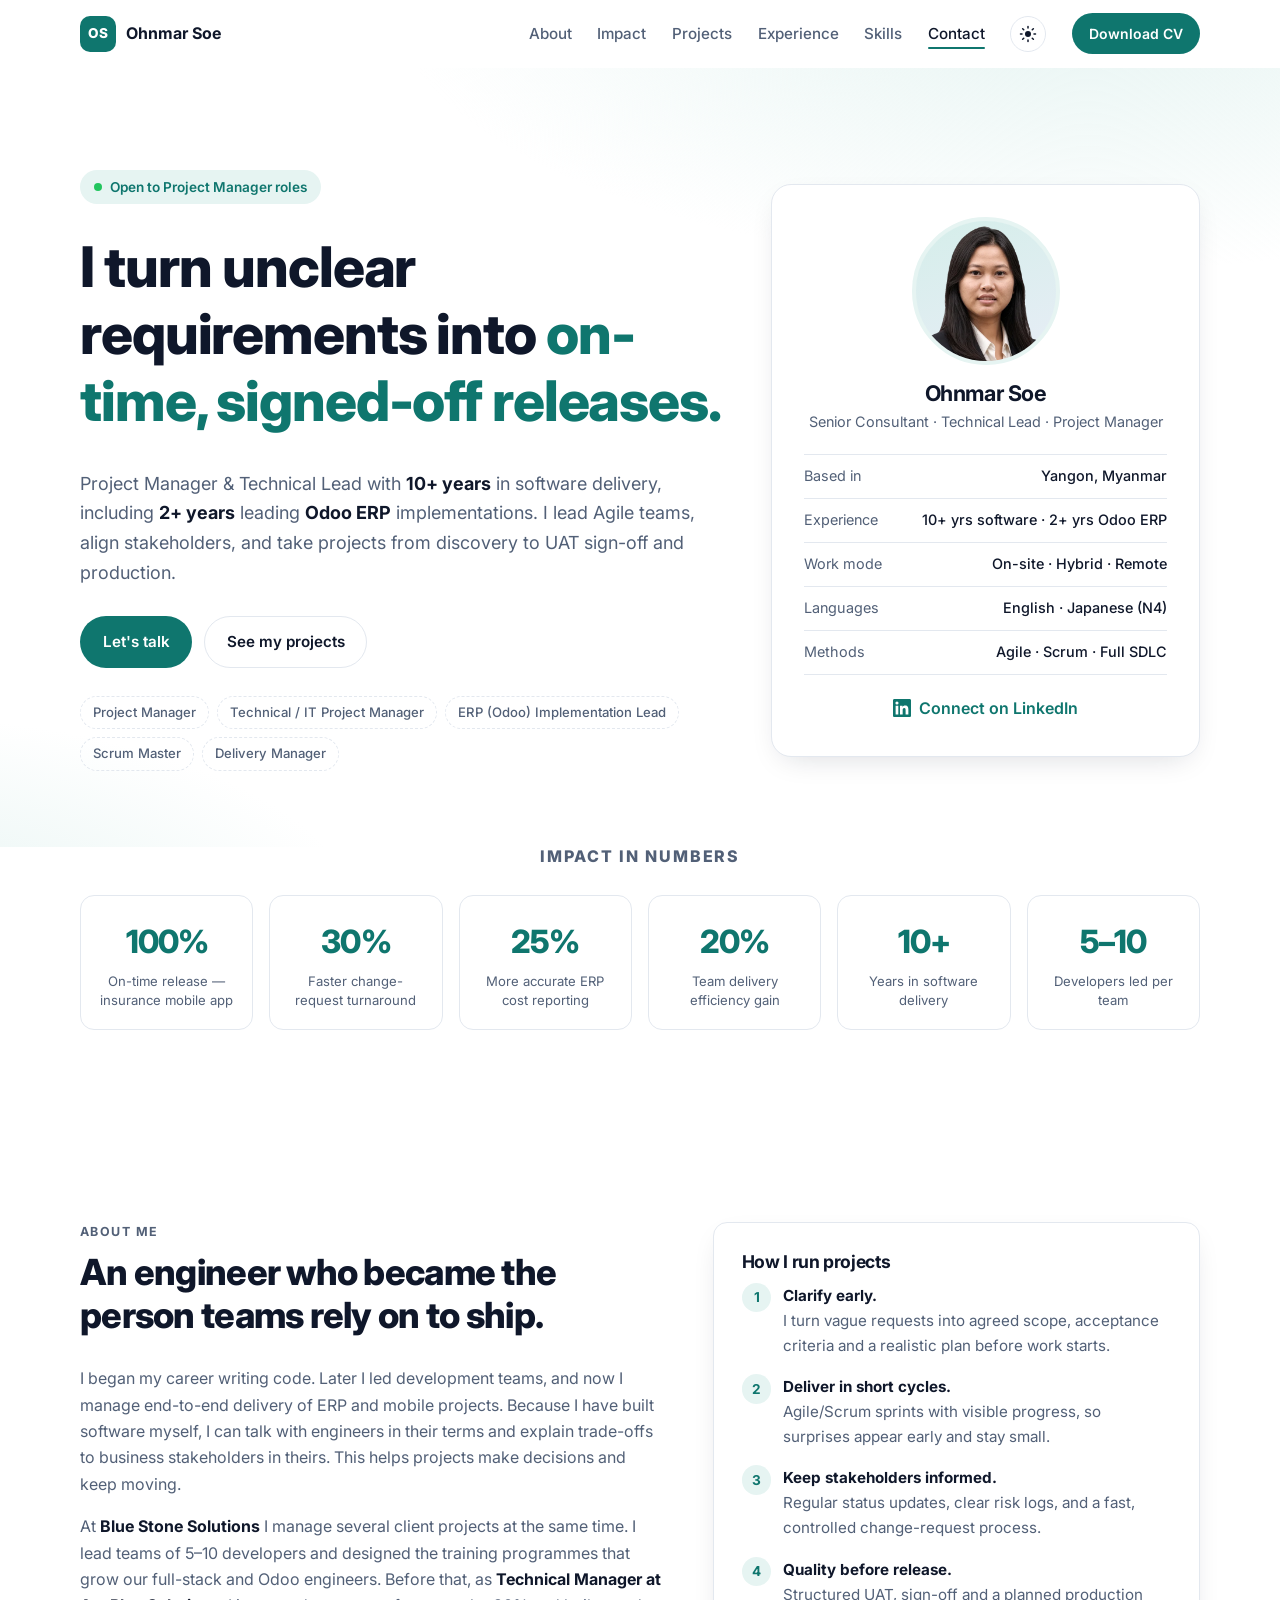
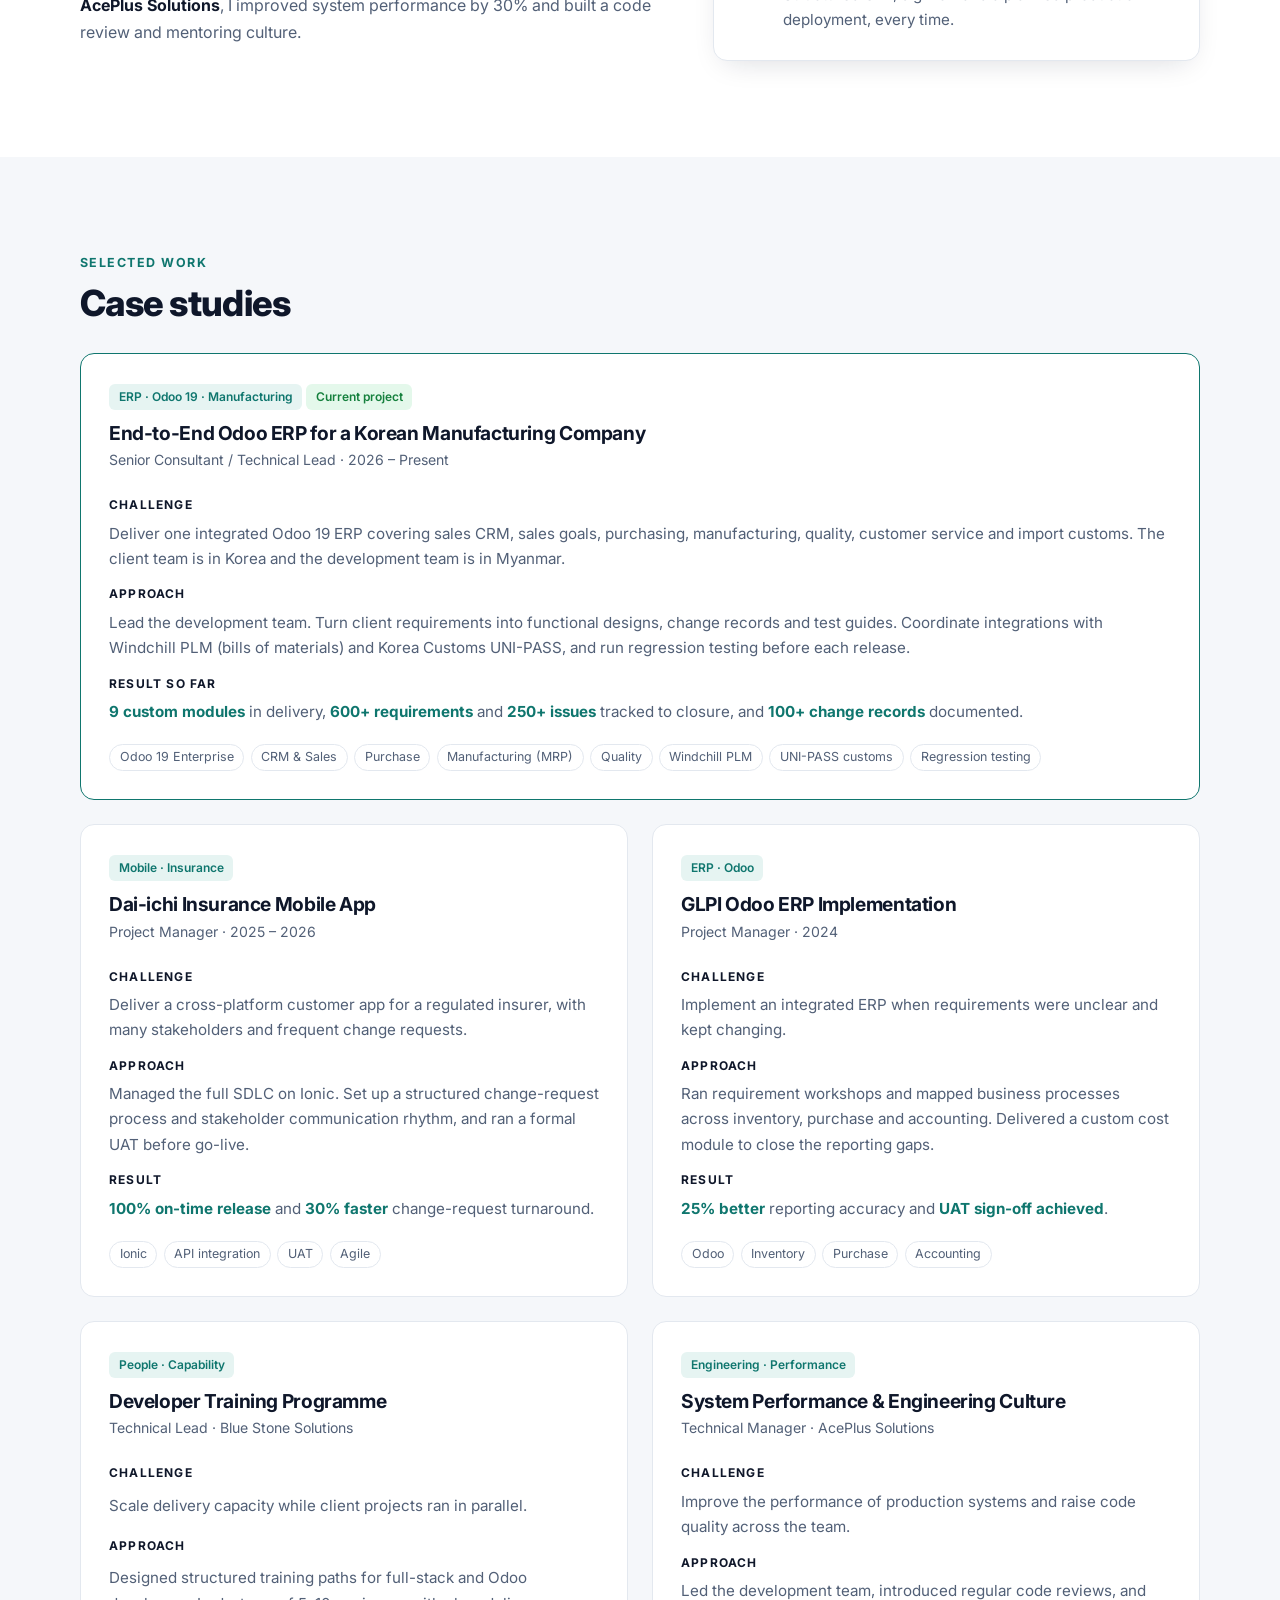
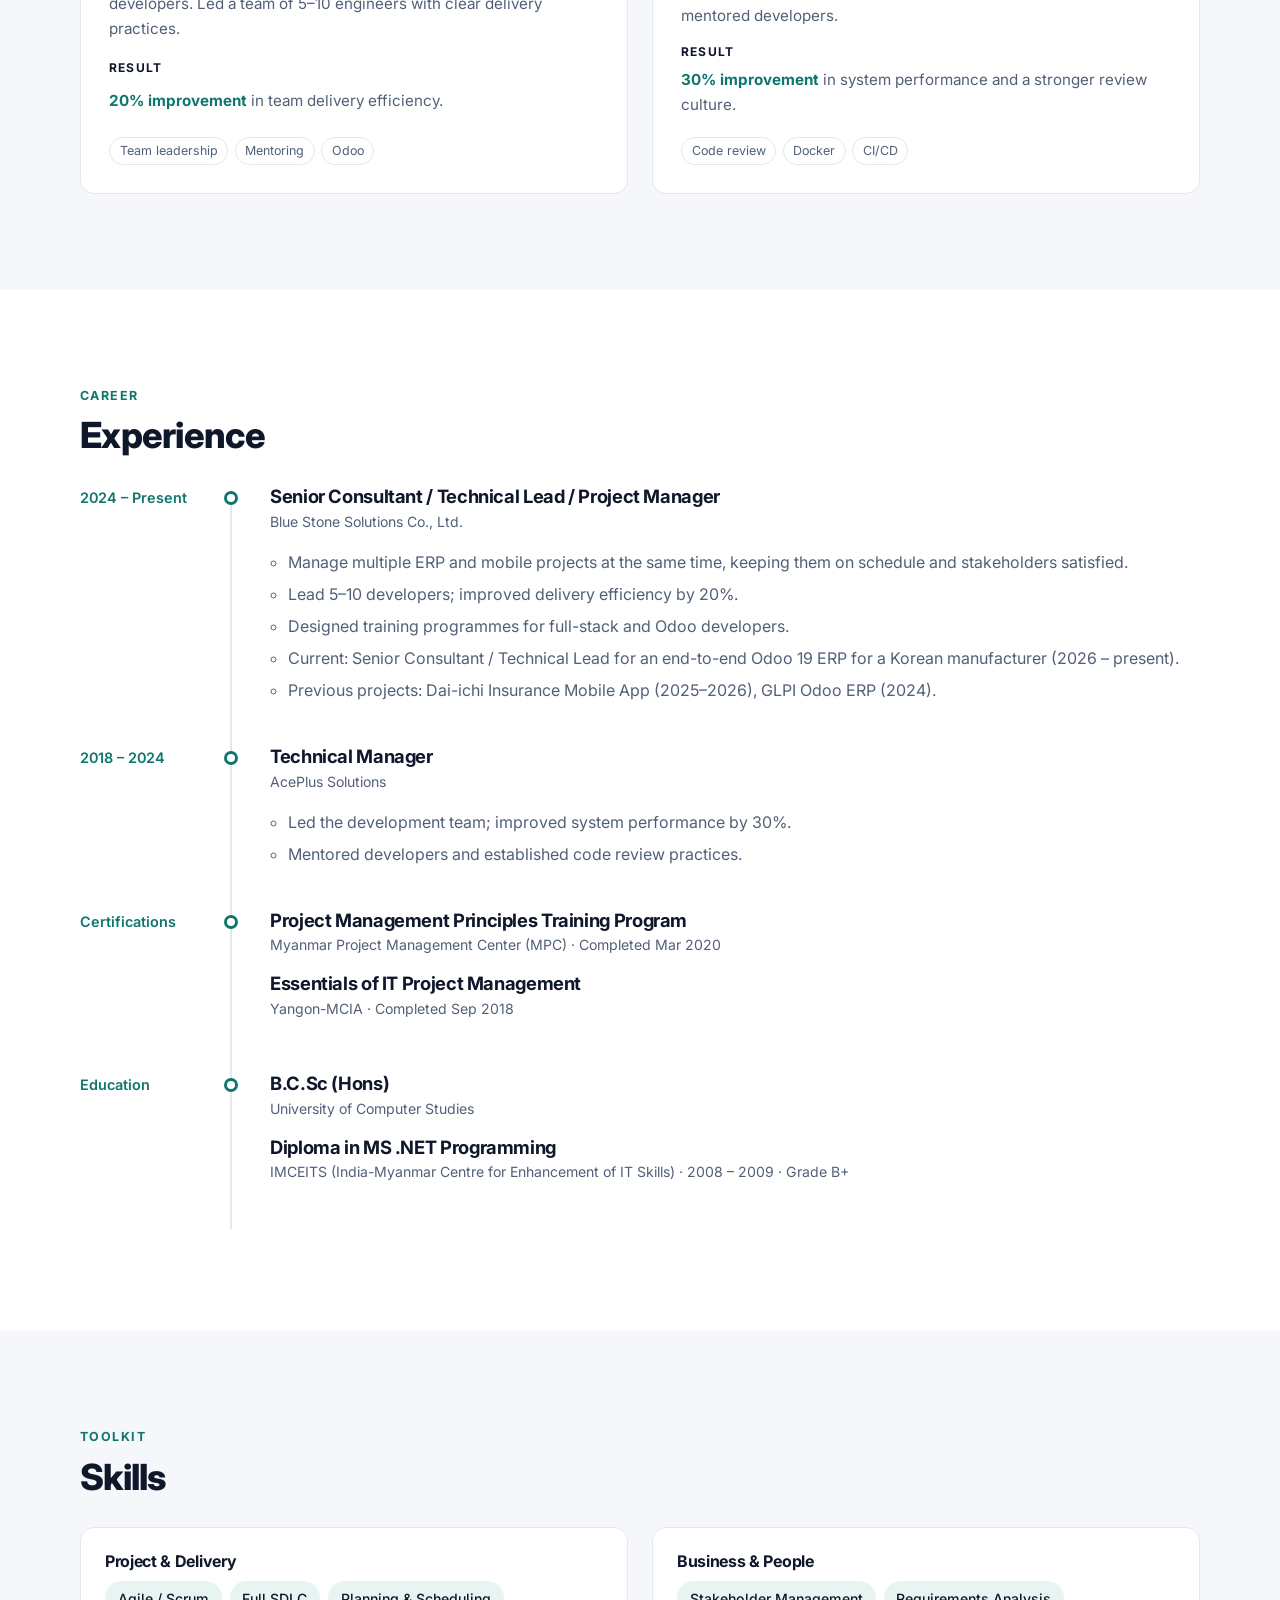
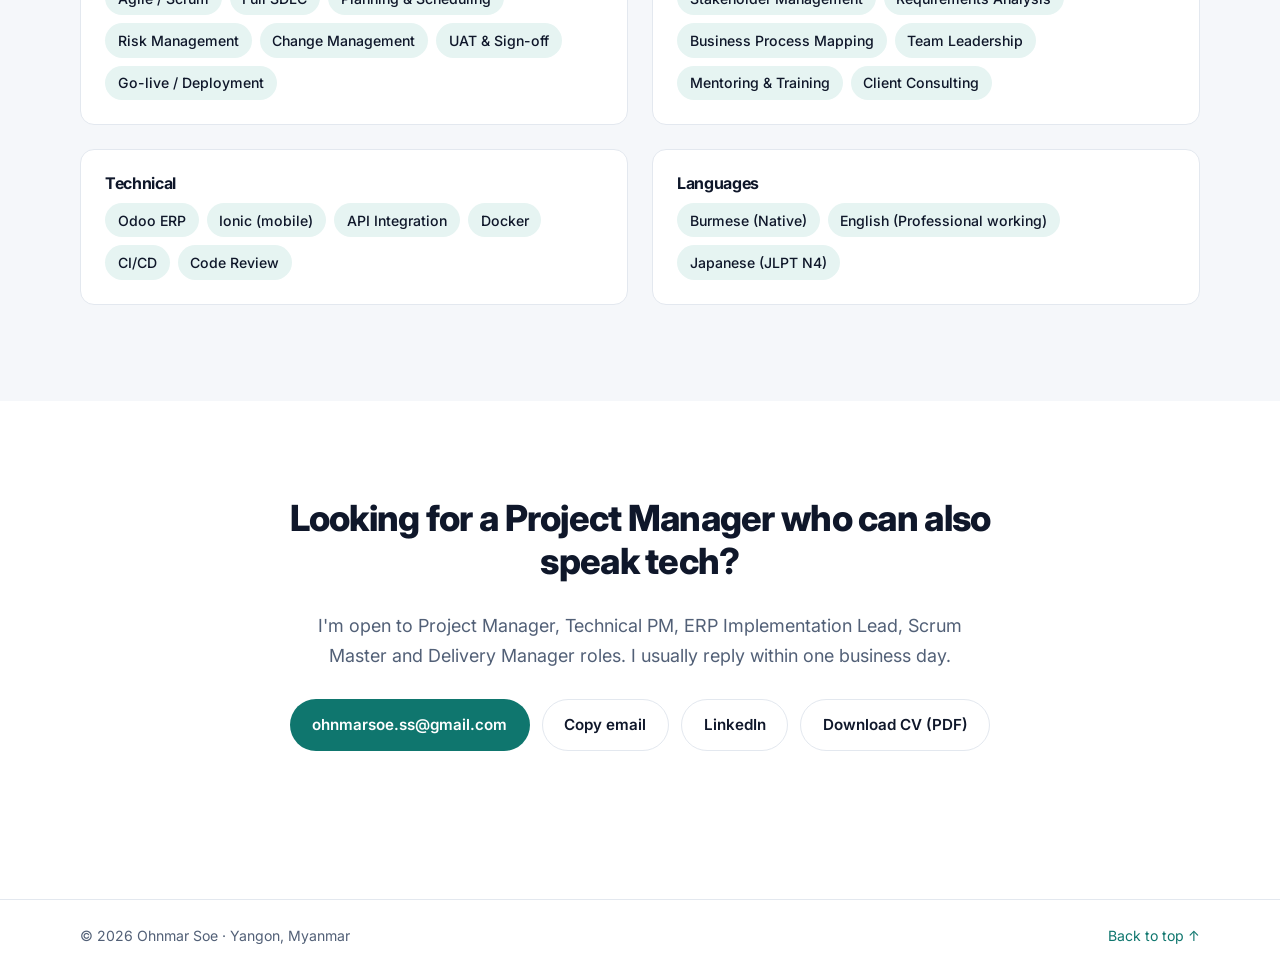
==== index.html @ 017e6e3f "Add personal portfolio site and PM-focused CV Co-authored-by: Cursor <cursoragent@cursor.com>" ====
<!DOCTYPE html>
<html lang="en" data-theme="light">
<head>
  <meta charset="UTF-8" />
  <meta name="viewport" content="width=device-width, initial-scale=1.0" />
  <title>Ohnmar Soe — Project Manager | ERP (Odoo) & Software Delivery</title>
  <meta name="description" content="Ohnmar Soe — Project Manager and Technical Lead with 10+ years in software delivery, including 2+ years of Odoo ERP implementation. Agile delivery, stakeholder management, on-time releases." />
  <meta name="keywords" content="Project Manager, Technical Project Manager, IT Project Manager, ERP Project Manager, Odoo, Scrum Master, Delivery Manager, Yangon, Myanmar" />
  <meta name="author" content="Ohnmar Soe" />

  <meta property="og:type" content="profile" />
  <meta property="og:title" content="Ohnmar Soe — Project Manager | ERP & Software Delivery" />
  <meta property="og:image" content="assets/img/profile.png" />
  <meta property="og:description" content="I turn unclear requirements into on-time, signed-off releases. 10+ years in software delivery and 2+ years in Odoo ERP implementation." />

  <link rel="icon" href="data:image/svg+xml,<svg xmlns='http://www.w3.org/2000/svg' viewBox='0 0 100 100'><rect width='100' height='100' rx='20' fill='%230f766e'/><text x='50' y='64' font-size='44' text-anchor='middle' fill='white' font-family='Arial' font-weight='700'>OS</text></svg>" />
  <link rel="preconnect" href="https://fonts.googleapis.com" />
  <link rel="preconnect" href="https://fonts.gstatic.com" crossorigin />
  <link href="https://fonts.googleapis.com/css2?family=Inter:wght@400;500;600;700;800&display=swap" rel="stylesheet" />
  <link rel="stylesheet" href="assets/css/style.css" />
  <script>
    document.documentElement.dataset.theme = localStorage.getItem("theme") ||
      (matchMedia("(prefers-color-scheme: dark)").matches ? "dark" : "light");
  </script>

  <script type="application/ld+json">
  {
    "@context": "https://schema.org",
    "@type": "Person",
    "name": "Ohnmar Soe",
    "jobTitle": "Project Manager",
    "email": "mailto:ohnmarsoe.ss@gmail.com",
    "address": { "@type": "PostalAddress", "addressLocality": "Yangon", "addressCountry": "MM" },
    "alumniOf": ["University of Computer Studies", "India-Myanmar Centre for Enhancement of IT Skills (IMCEITS)"],
    "knowsAbout": ["Project Management", "Agile", "Scrum", "Odoo ERP", "Stakeholder Management", "UAT", "Change Management"],
    "sameAs": ["https://www.linkedin.com/in/ohnmar-soe-79834357"]
  }
  </script>
</head>
<body>
  <a class="skip-link" href="#main">Skip to content</a>

  <header class="site-header" id="top">
    <nav class="nav container" aria-label="Main">
      <a href="#home" class="brand" aria-label="Ohnmar Soe — home">
        <span class="brand-mark">OS</span>
        <span class="brand-name">Ohnmar Soe</span>
      </a>
      <button class="nav-toggle" aria-expanded="false" aria-controls="nav-links" aria-label="Open menu">
        <span></span><span></span><span></span>
      </button>
      <ul class="nav-links" id="nav-links">
        <li><a href="#about">About</a></li>
        <li><a href="#impact">Impact</a></li>
        <li><a href="#projects">Projects</a></li>
        <li><a href="#experience">Experience</a></li>
        <li><a href="#skills">Skills</a></li>
        <li><a href="#contact">Contact</a></li>
        <li><button class="theme-toggle" aria-label="Toggle dark mode" title="Toggle dark mode">
          <svg class="icon-sun" viewBox="0 0 24 24" width="18" height="18" aria-hidden="true"><circle cx="12" cy="12" r="4" fill="currentColor"/><g stroke="currentColor" stroke-width="2" stroke-linecap="round"><path d="M12 2v2M12 20v2M4.9 4.9l1.4 1.4M17.7 17.7l1.4 1.4M2 12h2M20 12h2M4.9 19.1l1.4-1.4M17.7 6.3l1.4-1.4"/></g></svg>
          <svg class="icon-moon" viewBox="0 0 24 24" width="18" height="18" aria-hidden="true"><path fill="currentColor" d="M21 12.8A9 9 0 1 1 11.2 3a7 7 0 0 0 9.8 9.8z"/></svg>
        </button></li>
        <li><a class="btn btn-primary btn-sm" href="cv/Ohnmar_Soe_CV_Project_Manager.pdf" download>Download CV</a></li>
      </ul>
    </nav>
  </header>

  <main id="main">
    <!-- HERO -->
    <section class="hero" id="home">
      <div class="container hero-grid">
        <div class="hero-text reveal">
          <p class="eyebrow"><span class="status-dot"></span> Open to Project Manager roles</p>
          <h1>I turn unclear requirements into <span class="accent">on-time, signed-off releases.</span></h1>
          <p class="lead">
            Project Manager &amp; Technical Lead with <strong>10+ years</strong> in software delivery, including
            <strong>2+ years</strong> leading <strong>Odoo ERP</strong> implementations. I lead Agile teams, align stakeholders, and take
            projects from discovery to UAT sign-off and production.
          </p>
          <div class="hero-cta">
            <a href="#contact" class="btn btn-primary">Let's talk</a>
            <a href="#projects" class="btn btn-ghost">See my projects</a>
          </div>
          <ul class="role-chips" aria-label="Roles I'm targeting">
            <li>Project Manager</li>
            <li>Technical / IT Project Manager</li>
            <li>ERP (Odoo) Implementation Lead</li>
            <li>Scrum Master</li>
            <li>Delivery Manager</li>
          </ul>
        </div>
        <aside class="hero-card reveal" aria-label="Profile summary">
          <picture>
            <source srcset="assets/img/profile.webp" type="image/webp" />
            <img class="avatar avatar-photo" src="assets/img/profile.png" alt="Ohnmar Soe" width="480" height="480" />
          </picture>
          <h2 class="hero-card-name">Ohnmar Soe</h2>
          <p class="hero-card-title">Senior Consultant · Technical Lead · Project Manager</p>
          <ul class="hero-facts">
            <li><span>Based in</span> Yangon, Myanmar</li>
            <li><span>Experience</span> 10+ yrs software · 2+ yrs Odoo ERP</li>
            <li><span>Work mode</span> On-site · Hybrid · Remote</li>
            <li><span>Languages</span> English · Japanese (N4)</li>
            <li><span>Methods</span> Agile · Scrum · Full SDLC</li>
          </ul>
          <a class="linkedin-link" href="https://www.linkedin.com/in/ohnmar-soe-79834357" target="_blank" rel="noopener">
            <svg viewBox="0 0 24 24" width="18" height="18" aria-hidden="true"><path fill="currentColor" d="M20.4 20.5h-3.6v-5.6c0-1.3 0-3-1.8-3s-2.1 1.4-2.1 2.9v5.7H9.3V9h3.4v1.6h.1c.5-.9 1.6-1.8 3.4-1.8 3.6 0 4.3 2.4 4.3 5.5v6.2zM5.3 7.4a2.1 2.1 0 1 1 0-4.2 2.1 2.1 0 0 1 0 4.2zM7.1 20.5H3.5V9h3.6v11.5zM22.2 0H1.8C.8 0 0 .8 0 1.7v20.6c0 .9.8 1.7 1.8 1.7h20.4c1 0 1.8-.8 1.8-1.7V1.7C24 .8 23.2 0 22.2 0z"/></svg>
            Connect on LinkedIn
          </a>
        </aside>
      </div>
    </section>

    <!-- IMPACT -->
    <section class="section impact" id="impact" aria-labelledby="impact-title">
      <div class="container">
        <h2 class="section-title reveal" id="impact-title">Impact in numbers</h2>
        <div class="stats">
          <div class="stat reveal"><span class="stat-num" data-count="100" data-suffix="%">100%</span><span class="stat-label">On-time release — insurance mobile app</span></div>
          <div class="stat reveal"><span class="stat-num" data-count="30" data-suffix="%">30%</span><span class="stat-label">Faster change-request turnaround</span></div>
          <div class="stat reveal"><span class="stat-num" data-count="25" data-suffix="%">25%</span><span class="stat-label">More accurate ERP cost reporting</span></div>
          <div class="stat reveal"><span class="stat-num" data-count="20" data-suffix="%">20%</span><span class="stat-label">Team delivery efficiency gain</span></div>
          <div class="stat reveal"><span class="stat-num" data-count="10" data-suffix="+">10+</span><span class="stat-label">Years in software delivery</span></div>
          <div class="stat reveal"><span class="stat-num" data-count="10" data-prefix="5–">5–10</span><span class="stat-label">Developers led per team</span></div>
        </div>
      </div>
    </section>

    <!-- ABOUT -->
    <section class="section" id="about" aria-labelledby="about-title">
      <div class="container about-grid">
        <div class="reveal">
          <p class="section-kicker">About me</p>
          <h2 class="section-title" id="about-title">An engineer who became the person teams rely on to ship.</h2>
          <p>
            I began my career writing code. Later I led development teams, and now I manage end-to-end delivery
            of ERP and mobile projects. Because I have built software myself, I can talk with engineers
            in their terms and explain trade-offs to business stakeholders in theirs. This helps
            projects make decisions and keep moving.
          </p>
          <p>
            At <strong>Blue Stone Solutions</strong> I manage several client projects at the same time. I lead
            teams of 5–10 developers and designed the training programmes that grow our full-stack and Odoo engineers.
            Before that, as <strong>Technical Manager at AcePlus Solutions</strong>, I improved system performance by 30%
            and built a code review and mentoring culture.
          </p>
        </div>
        <div class="principles reveal">
          <h3>How I run projects</h3>
          <ol>
            <li><strong>Clarify early.</strong> I turn vague requests into agreed scope, acceptance criteria and a realistic plan before work starts.</li>
            <li><strong>Deliver in short cycles.</strong> Agile/Scrum sprints with visible progress, so surprises appear early and stay small.</li>
            <li><strong>Keep stakeholders informed.</strong> Regular status updates, clear risk logs, and a fast, controlled change-request process.</li>
            <li><strong>Quality before release.</strong> Structured UAT, sign-off and a planned production deployment, every time.</li>
          </ol>
        </div>
      </div>
    </section>

    <!-- PROJECTS -->
    <section class="section alt" id="projects" aria-labelledby="projects-title">
      <div class="container">
        <p class="section-kicker reveal">Selected work</p>
        <h2 class="section-title reveal" id="projects-title">Case studies</h2>
        <div class="cards">
          <article class="card featured reveal">
            <header>
              <span class="tag">ERP · Odoo 19 · Manufacturing</span> <span class="tag tag-live">Current project</span>
              <h3>End-to-End Odoo ERP for a Korean Manufacturing Company</h3>
              <p class="meta">Senior Consultant / Technical Lead · 2026 – Present</p>
            </header>
            <dl class="car">
              <dt>Challenge</dt>
              <dd>Deliver one integrated Odoo 19 ERP covering sales CRM, sales goals, purchasing, manufacturing, quality, customer service and import customs. The client team is in Korea and the development team is in Myanmar.</dd>
              <dt>Approach</dt>
              <dd>Lead the development team. Turn client requirements into functional designs, change records and test guides. Coordinate integrations with Windchill PLM (bills of materials) and Korea Customs UNI-PASS, and run regression testing before each release.</dd>
              <dt>Result so far</dt>
              <dd><strong>9 custom modules</strong> in delivery, <strong>600+ requirements</strong> and <strong>250+ issues</strong> tracked to closure, and <strong>100+ change records</strong> documented.</dd>
            </dl>
            <ul class="tech"><li>Odoo 19 Enterprise</li><li>CRM &amp; Sales</li><li>Purchase</li><li>Manufacturing (MRP)</li><li>Quality</li><li>Windchill PLM</li><li>UNI-PASS customs</li><li>Regression testing</li></ul>
          </article>

          <article class="card reveal">
            <header>
              <span class="tag">Mobile · Insurance</span>
              <h3>Dai-ichi Insurance Mobile App</h3>
              <p class="meta">Project Manager · 2025 – 2026</p>
            </header>
            <dl class="car">
              <dt>Challenge</dt>
              <dd>Deliver a cross-platform customer app for a regulated insurer, with many stakeholders and frequent change requests.</dd>
              <dt>Approach</dt>
              <dd>Managed the full SDLC on Ionic. Set up a structured change-request process and stakeholder communication rhythm, and ran a formal UAT before go-live.</dd>
              <dt>Result</dt>
              <dd><strong>100% on-time release</strong> and <strong>30% faster</strong> change-request turnaround.</dd>
            </dl>
            <ul class="tech"><li>Ionic</li><li>API integration</li><li>UAT</li><li>Agile</li></ul>
          </article>

          <article class="card reveal">
            <header>
              <span class="tag">ERP · Odoo</span>
              <h3>GLPI Odoo ERP Implementation</h3>
              <p class="meta">Project Manager · 2024</p>
            </header>
            <dl class="car">
              <dt>Challenge</dt>
              <dd>Implement an integrated ERP when requirements were unclear and kept changing.</dd>
              <dt>Approach</dt>
              <dd>Ran requirement workshops and mapped business processes across inventory, purchase and accounting. Delivered a custom cost module to close the reporting gaps.</dd>
              <dt>Result</dt>
              <dd><strong>25% better</strong> reporting accuracy and <strong>UAT sign-off achieved</strong>.</dd>
            </dl>
            <ul class="tech"><li>Odoo</li><li>Inventory</li><li>Purchase</li><li>Accounting</li></ul>
          </article>

          <article class="card reveal">
            <header>
              <span class="tag">People · Capability</span>
              <h3>Developer Training Programme</h3>
              <p class="meta">Technical Lead · Blue Stone Solutions</p>
            </header>
            <dl class="car">
              <dt>Challenge</dt>
              <dd>Scale delivery capacity while client projects ran in parallel.</dd>
              <dt>Approach</dt>
              <dd>Designed structured training paths for full-stack and Odoo developers. Led a team of 5–10 engineers with clear delivery practices.</dd>
              <dt>Result</dt>
              <dd><strong>20% improvement</strong> in team delivery efficiency.</dd>
            </dl>
            <ul class="tech"><li>Team leadership</li><li>Mentoring</li><li>Odoo</li></ul>
          </article>

          <article class="card reveal">
            <header>
              <span class="tag">Engineering · Performance</span>
              <h3>System Performance &amp; Engineering Culture</h3>
              <p class="meta">Technical Manager · AcePlus Solutions</p>
            </header>
            <dl class="car">
              <dt>Challenge</dt>
              <dd>Improve the performance of production systems and raise code quality across the team.</dd>
              <dt>Approach</dt>
              <dd>Led the development team, introduced regular code reviews, and mentored developers.</dd>
              <dt>Result</dt>
              <dd><strong>30% improvement</strong> in system performance and a stronger review culture.</dd>
            </dl>
            <ul class="tech"><li>Code review</li><li>Docker</li><li>CI/CD</li></ul>
          </article>
        </div>
      </div>
    </section>

    <!-- EXPERIENCE -->
    <section class="section" id="experience" aria-labelledby="exp-title">
      <div class="container">
        <p class="section-kicker reveal">Career</p>
        <h2 class="section-title reveal" id="exp-title">Experience</h2>
        <ol class="timeline">
          <li class="reveal">
            <div class="tl-date">2024 – Present</div>
            <div class="tl-body">
              <h3>Senior Consultant / Technical Lead / Project Manager</h3>
              <p class="meta">Blue Stone Solutions Co., Ltd.</p>
              <ul>
                <li>Manage multiple ERP and mobile projects at the same time, keeping them on schedule and stakeholders satisfied.</li>
                <li>Lead 5–10 developers; improved delivery efficiency by 20%.</li>
                <li>Designed training programmes for full-stack and Odoo developers.</li>
                <li>Current: Senior Consultant / Technical Lead for an end-to-end Odoo 19 ERP for a Korean manufacturer (2026 – present).</li>
                <li>Previous projects: Dai-ichi Insurance Mobile App (2025–2026), GLPI Odoo ERP (2024).</li>
              </ul>
            </div>
          </li>
          <li class="reveal">
            <div class="tl-date">2018 – 2024</div>
            <div class="tl-body">
              <h3>Technical Manager</h3>
              <p class="meta">AcePlus Solutions</p>
              <ul>
                <li>Led the development team; improved system performance by 30%.</li>
                <li>Mentored developers and established code review practices.</li>
              </ul>
            </div>
          </li>
          <li class="reveal">
            <div class="tl-date">Certifications</div>
            <div class="tl-body">
              <h3>Project Management Principles Training Program</h3>
              <p class="meta">Myanmar Project Management Center (MPC) · Completed Mar 2020</p>
              <h3>Essentials of IT Project Management</h3>
              <p class="meta">Yangon-MCIA · Completed Sep 2018</p>
            </div>
          </li>
          <li class="reveal">
            <div class="tl-date">Education</div>
            <div class="tl-body">
              <h3>B.C.Sc (Hons)</h3>
              <p class="meta">University of Computer Studies</p>
              <h3>Diploma in MS .NET Programming</h3>
              <p class="meta">IMCEITS (India-Myanmar Centre for Enhancement of IT Skills) · 2008 – 2009 · Grade B+</p>
            </div>
          </li>
        </ol>
      </div>
    </section>

    <!-- SKILLS -->
    <section class="section alt" id="skills" aria-labelledby="skills-title">
      <div class="container">
        <p class="section-kicker reveal">Toolkit</p>
        <h2 class="section-title reveal" id="skills-title">Skills</h2>
        <div class="skill-groups">
          <div class="skill-group reveal">
            <h3>Project &amp; Delivery</h3>
            <ul class="chips">
              <li>Agile / Scrum</li><li>Full SDLC</li><li>Planning &amp; Scheduling</li><li>Risk Management</li>
              <li>Change Management</li><li>UAT &amp; Sign-off</li><li>Go-live / Deployment</li>
            </ul>
          </div>
          <div class="skill-group reveal">
            <h3>Business &amp; People</h3>
            <ul class="chips">
              <li>Stakeholder Management</li><li>Requirements Analysis</li><li>Business Process Mapping</li>
              <li>Team Leadership</li><li>Mentoring &amp; Training</li><li>Client Consulting</li>
            </ul>
          </div>
          <div class="skill-group reveal">
            <h3>Technical</h3>
            <ul class="chips">
              <li>Odoo ERP</li><li>Ionic (mobile)</li><li>API Integration</li><li>Docker</li><li>CI/CD</li><li>Code Review</li>
            </ul>
          </div>
          <div class="skill-group reveal">
            <h3>Languages</h3>
            <ul class="chips">
              <li>Burmese (Native)</li><li>English (Professional working)</li><li>Japanese (JLPT N4)</li>
            </ul>
          </div>
        </div>
      </div>
    </section>

    <!-- CONTACT -->
    <section class="section contact" id="contact" aria-labelledby="contact-title">
      <div class="container contact-inner reveal">
        <h2 class="section-title" id="contact-title">Looking for a Project Manager who can also speak tech?</h2>
        <p class="lead">I'm open to Project Manager, Technical PM, ERP Implementation Lead, Scrum Master and Delivery Manager roles. I usually reply within one business day.</p>
        <div class="contact-actions">
          <a class="btn btn-primary" href="mailto:ohnmarsoe.ss@gmail.com?subject=Opportunity%20for%20Ohnmar%20Soe">
            ohnmarsoe.ss@gmail.com
          </a>
          <button class="btn btn-ghost copy-email" data-email="ohnmarsoe.ss@gmail.com">Copy email</button>
          <a class="btn btn-ghost" href="https://www.linkedin.com/in/ohnmar-soe-79834357" target="_blank" rel="noopener">LinkedIn</a>
          <a class="btn btn-ghost" href="cv/Ohnmar_Soe_CV_Project_Manager.pdf" download>Download CV (PDF)</a>
        </div>
        <p class="copy-feedback" role="status" aria-live="polite"></p>
      </div>
    </section>
  </main>

  <footer class="site-footer">
    <div class="container">
      <p>© <span id="year">2026</span> Ohnmar Soe · Yangon, Myanmar</p>
      <a href="#home">Back to top ↑</a>
    </div>
  </footer>

  <script src="assets/js/main.js" defer></script>
</body>
</html>
---- assets/css/style.css ----
:root {
  --bg: #ffffff;
  --bg-alt: #f5f7fa;
  --surface: #ffffff;
  --text: #0f172a;
  --muted: #526077;
  --border: #e3e8ef;
  --accent: #0f766e;
  --accent-strong: #0b5f59;
  --accent-soft: #e6f4f2;
  --shadow: 0 10px 30px -12px rgba(15, 23, 42, 0.18);
  --radius: 14px;
  --max: 1120px;
  --header-h: 68px;
}

[data-theme="dark"] {
  --bg: #0b1220;
  --bg-alt: #0f1a2c;
  --surface: #121e33;
  --text: #e6ebf3;
  --muted: #9aa8bd;
  --border: #22304a;
  --accent: #2dd4bf;
  --accent-strong: #5eead4;
  --accent-soft: rgba(45, 212, 191, 0.12);
  --shadow: 0 10px 30px -12px rgba(0, 0, 0, 0.6);
}

*, *::before, *::after { box-sizing: border-box; }

html { scroll-behavior: smooth; scroll-padding-top: calc(var(--header-h) + 12px); }

body {
  margin: 0;
  font-family: "Inter", system-ui, -apple-system, "Segoe UI", Roboto, sans-serif;
  font-size: 16px;
  line-height: 1.65;
  color: var(--text);
  background: var(--bg);
  -webkit-font-smoothing: antialiased;
  transition: background 0.25s ease, color 0.25s ease;
}

h1, h2, h3 { line-height: 1.2; margin: 0 0 0.6em; letter-spacing: -0.02em; }
p { margin: 0 0 1em; }
a { color: var(--accent); text-decoration: none; }
a:hover { color: var(--accent-strong); }
ul, ol { margin: 0; padding: 0; }

.container { width: min(100% - 2.5rem, var(--max)); margin-inline: auto; }

.skip-link {
  position: absolute; left: -999px; top: 0;
  background: var(--accent); color: #fff; padding: 0.5rem 1rem; z-index: 100;
}
.skip-link:focus { left: 1rem; top: 1rem; }

:focus-visible { outline: 2px solid var(--accent); outline-offset: 3px; border-radius: 6px; }

/* ---------- Buttons ---------- */
.btn {
  display: inline-flex; align-items: center; justify-content: center; gap: 0.5rem;
  padding: 0.8rem 1.35rem; border-radius: 999px; font-weight: 600; font-size: 0.95rem;
  border: 1px solid transparent; cursor: pointer; font-family: inherit;
  transition: transform 0.15s ease, background 0.2s ease, border-color 0.2s ease, color 0.2s ease;
}
.btn:hover { transform: translateY(-1px); }
.btn-primary { background: var(--accent); color: #fff; }
[data-theme="dark"] .btn-primary { color: #04201d; }
.btn-primary:hover { background: var(--accent-strong); color: #fff; }
[data-theme="dark"] .btn-primary:hover { color: #04201d; }
.btn-ghost { background: transparent; color: var(--text); border-color: var(--border); }
.btn-ghost:hover { border-color: var(--accent); color: var(--accent); }
.btn-sm { padding: 0.5rem 1rem; font-size: 0.875rem; }

/* ---------- Header / Nav ---------- */
.site-header {
  position: sticky; top: 0; z-index: 50; height: var(--header-h);
  background: color-mix(in srgb, var(--bg) 85%, transparent);
  backdrop-filter: saturate(160%) blur(10px);
  border-bottom: 1px solid transparent;
  transition: border-color 0.2s ease;
}
.site-header.scrolled { border-bottom-color: var(--border); }

.nav { height: 100%; display: flex; align-items: center; justify-content: space-between; }
.brand { display: flex; align-items: center; gap: 0.6rem; color: var(--text); font-weight: 700; }
.brand-mark {
  display: grid; place-items: center; width: 36px; height: 36px; border-radius: 10px;
  background: var(--accent); color: #fff; font-size: 0.85rem; font-weight: 800;
}
[data-theme="dark"] .brand-mark { color: #04201d; }

.nav-links { display: flex; align-items: center; gap: 1.6rem; list-style: none; }
.nav-links a:not(.btn) { color: var(--muted); font-weight: 500; font-size: 0.95rem; position: relative; }
.nav-links a:not(.btn):hover, .nav-links a.active { color: var(--text); }
.nav-links a.active::after {
  content: ""; position: absolute; left: 0; right: 0; bottom: -6px; height: 2px;
  background: var(--accent); border-radius: 2px;
}

.theme-toggle {
  display: grid; place-items: center; width: 36px; height: 36px; border-radius: 50%;
  border: 1px solid var(--border); background: transparent; color: var(--text); cursor: pointer;
}
.theme-toggle:hover { border-color: var(--accent); color: var(--accent); }
.icon-moon { display: none; }
[data-theme="dark"] .icon-sun { display: none; }
[data-theme="dark"] .icon-moon { display: block; }

.nav-toggle {
  display: none; flex-direction: column; gap: 5px; background: none; border: 0; padding: 8px; cursor: pointer;
}
.nav-toggle span { width: 22px; height: 2px; background: var(--text); border-radius: 2px; transition: 0.25s; }
.nav-toggle[aria-expanded="true"] span:nth-child(1) { transform: translateY(7px) rotate(45deg); }
.nav-toggle[aria-expanded="true"] span:nth-child(2) { opacity: 0; }
.nav-toggle[aria-expanded="true"] span:nth-child(3) { transform: translateY(-7px) rotate(-45deg); }

/* ---------- Hero ---------- */
.hero {
  padding: clamp(3rem, 8vw, 6.5rem) 0 clamp(3rem, 6vw, 5rem);
  background:
    radial-gradient(1000px 400px at 85% -10%, var(--accent-soft), transparent 70%),
    radial-gradient(700px 300px at -10% 110%, var(--accent-soft), transparent 70%);
}
.hero-grid { display: grid; grid-template-columns: 1.5fr 1fr; gap: 3rem; align-items: center; }

.eyebrow {
  display: inline-flex; align-items: center; gap: 0.55rem; font-size: 0.85rem; font-weight: 600;
  color: var(--accent); background: var(--accent-soft); padding: 0.35rem 0.85rem; border-radius: 999px;
}
.status-dot {
  width: 8px; height: 8px; border-radius: 50%; background: #22c55e;
  box-shadow: 0 0 0 0 rgba(34, 197, 94, 0.6); animation: pulse 2s infinite;
}
@keyframes pulse {
  70% { box-shadow: 0 0 0 8px rgba(34, 197, 94, 0); }
  100% { box-shadow: 0 0 0 0 rgba(34, 197, 94, 0); }
}

.hero h1 { font-size: clamp(2.1rem, 4.6vw, 3.5rem); font-weight: 800; margin-top: 1rem; }
.accent { color: var(--accent); }
.lead { font-size: 1.125rem; color: var(--muted); max-width: 60ch; }
.lead strong { color: var(--text); }
.hero-cta { display: flex; flex-wrap: wrap; gap: 0.75rem; margin: 1.75rem 0; }

.role-chips { display: flex; flex-wrap: wrap; gap: 0.5rem; list-style: none; }
.role-chips li {
  font-size: 0.82rem; font-weight: 500; color: var(--muted);
  border: 1px dashed var(--border); padding: 0.3rem 0.75rem; border-radius: 999px;
}

.hero-card {
  background: var(--surface); border: 1px solid var(--border); border-radius: calc(var(--radius) + 6px);
  padding: 2rem; box-shadow: var(--shadow); text-align: center;
}
.avatar {
  width: 112px; height: 112px; border-radius: 50%; margin: 0 auto 1rem; object-fit: cover;
  display: grid; place-items: center; font-size: 2.2rem; font-weight: 800; color: #fff;
  background: linear-gradient(135deg, var(--accent), #1e3a8a);
  border: 4px solid var(--accent-soft);
}
.avatar-photo {
  display: block; width: 148px; height: 148px;
  background: linear-gradient(160deg, #d5eeea, #e7edf6);
}
[data-theme="dark"] .avatar-photo { background: linear-gradient(160deg, #1d4a47, #1c2a44); }
.hero-card-name { font-size: 1.35rem; margin-bottom: 0.2rem; }
.hero-card-title { color: var(--muted); font-size: 0.9rem; margin-bottom: 1.25rem; }
.hero-facts { list-style: none; text-align: left; border-top: 1px solid var(--border); }
.hero-facts li {
  display: flex; justify-content: space-between; gap: 1rem; padding: 0.6rem 0;
  border-bottom: 1px solid var(--border); font-size: 0.9rem; font-weight: 500;
}
.hero-facts span { color: var(--muted); font-weight: 400; }
.linkedin-link { display: inline-flex; align-items: center; gap: 0.5rem; margin-top: 1.25rem; font-weight: 600; }

/* ---------- Sections ---------- */
.section { padding: clamp(3.5rem, 8vw, 6rem) 0; }
.section.alt { background: var(--bg-alt); }
.section-kicker {
  text-transform: uppercase; letter-spacing: 0.12em; font-size: 0.78rem; font-weight: 700;
  color: var(--accent); margin-bottom: 0.5rem;
}
.section-title { font-size: clamp(1.6rem, 3vw, 2.25rem); font-weight: 800; margin-bottom: 1.75rem; }

/* ---------- Impact ---------- */
.impact { padding-top: 0; }
.impact .section-title { text-align: center; font-size: 1rem; text-transform: uppercase; letter-spacing: 0.12em; color: var(--muted); }
.stats { display: grid; grid-template-columns: repeat(6, 1fr); gap: 1rem; }
.stat {
  background: var(--surface); border: 1px solid var(--border); border-radius: var(--radius);
  padding: 1.25rem 1rem; text-align: center;
}
.stat-num { display: block; font-size: 2rem; font-weight: 800; color: var(--accent); letter-spacing: -0.03em; }
.stat-label { display: block; font-size: 0.82rem; color: var(--muted); line-height: 1.4; margin-top: 0.25rem; }

/* ---------- About ---------- */
.about-grid { display: grid; grid-template-columns: 1.2fr 1fr; gap: 3rem; align-items: start; }
.about-grid p { color: var(--muted); }
.about-grid p strong { color: var(--text); }
.principles {
  background: var(--surface); border: 1px solid var(--border); border-radius: var(--radius);
  padding: 1.75rem; box-shadow: var(--shadow);
}
.principles h3 { font-size: 1.1rem; }
.principles ol { list-style: none; counter-reset: p; display: grid; gap: 1rem; }
.principles li { counter-increment: p; position: relative; padding-left: 2.6rem; color: var(--muted); font-size: 0.95rem; }
.principles li strong { color: var(--text); display: block; }
.principles li::before {
  content: counter(p); position: absolute; left: 0; top: 0; width: 1.85rem; height: 1.85rem;
  display: grid; place-items: center; border-radius: 50%; background: var(--accent-soft);
  color: var(--accent); font-weight: 700; font-size: 0.85rem;
}

/* ---------- Case study cards ---------- */
.cards { display: grid; grid-template-columns: repeat(2, 1fr); gap: 1.5rem; }
.card {
  background: var(--surface); border: 1px solid var(--border); border-radius: var(--radius);
  padding: 1.75rem; display: flex; flex-direction: column; min-width: 0; overflow-wrap: anywhere;
  transition: transform 0.2s ease, box-shadow 0.2s ease, border-color 0.2s ease;
}
.card:hover { transform: translateY(-3px); box-shadow: var(--shadow); border-color: var(--accent); }
.card h3 { font-size: 1.2rem; margin: 0.75rem 0 0.2rem; }
.tag {
  display: inline-block; font-size: 0.75rem; font-weight: 600; color: var(--accent);
  background: var(--accent-soft); padding: 0.2rem 0.6rem; border-radius: 6px;
}
.card.featured { grid-column: 1 / -1; border-color: var(--accent); }
.tag-live { background: rgba(34, 197, 94, 0.12); color: #15803d; }
[data-theme="dark"] .tag-live { color: #4ade80; }
.meta { color: var(--muted); font-size: 0.88rem; margin-bottom: 1rem; }
.car { margin: 0 0 1.25rem; display: grid; gap: 0.35rem; flex: 1; }
.car dt { font-size: 0.75rem; text-transform: uppercase; letter-spacing: 0.1em; font-weight: 700; color: var(--text); margin-top: 0.5rem; }
.car dd { margin: 0; color: var(--muted); font-size: 0.95rem; }
.car dd strong { color: var(--accent); }
.tech { display: flex; flex-wrap: wrap; gap: 0.4rem; list-style: none; }
.tech li { font-size: 0.78rem; color: var(--muted); border: 1px solid var(--border); padding: 0.15rem 0.6rem; border-radius: 999px; }

/* ---------- Timeline ---------- */
.timeline { list-style: none; position: relative; }
.timeline::before { content: ""; position: absolute; left: 150px; top: 6px; bottom: 6px; width: 2px; background: var(--border); }
.timeline > li { display: grid; grid-template-columns: 150px 1fr; gap: 2.5rem; padding-bottom: 2.25rem; position: relative; }
.timeline > li::before {
  content: ""; position: absolute; left: 144px; top: 6px; width: 14px; height: 14px; border-radius: 50%;
  background: var(--bg); border: 3px solid var(--accent);
}
.tl-date { font-weight: 600; color: var(--accent); font-size: 0.9rem; padding-top: 1px; }
.tl-body h3 { font-size: 1.15rem; margin-bottom: 0.15rem; }
.tl-body .meta + h3 { margin-top: 0.9rem; }
.tl-body ul { padding-left: 1.1rem; color: var(--muted); }
.tl-body li { margin-bottom: 0.35rem; }

/* ---------- Skills ---------- */
.skill-groups { display: grid; grid-template-columns: repeat(2, 1fr); gap: 1.5rem; }
.skill-group { background: var(--surface); border: 1px solid var(--border); border-radius: var(--radius); padding: 1.5rem; }
.skill-group h3 { font-size: 1rem; }
.chips { display: flex; flex-wrap: wrap; gap: 0.5rem; list-style: none; }
.chips li {
  font-size: 0.88rem; font-weight: 500; padding: 0.35rem 0.8rem; border-radius: 999px;
  background: var(--accent-soft); color: var(--text);
}

/* ---------- Contact ---------- */
.contact { text-align: center; }
.contact-inner { max-width: 760px; }
.contact .lead { margin-inline: auto; }
.contact-actions { display: flex; flex-wrap: wrap; justify-content: center; gap: 0.75rem; margin-top: 1.75rem; }
.copy-feedback { min-height: 1.5em; margin-top: 1rem; color: var(--accent); font-weight: 600; font-size: 0.9rem; }

/* ---------- Footer ---------- */
.site-footer { border-top: 1px solid var(--border); padding: 1.5rem 0; font-size: 0.88rem; color: var(--muted); }
.site-footer .container { display: flex; justify-content: space-between; gap: 1rem; flex-wrap: wrap; }
.site-footer p { margin: 0; }

/* ---------- Reveal animation ---------- */
.reveal { opacity: 0; transform: translateY(16px); transition: opacity 0.6s ease, transform 0.6s ease; }
.reveal.visible { opacity: 1; transform: none; }
.no-js .reveal { opacity: 1; transform: none; }

@media (prefers-reduced-motion: reduce) {
  html { scroll-behavior: auto; }
  .reveal { opacity: 1; transform: none; transition: none; }
  .status-dot { animation: none; }
}

/* ---------- Responsive ---------- */
@media (max-width: 980px) {
  .stats { grid-template-columns: repeat(3, 1fr); }
  .hero-grid, .about-grid { grid-template-columns: 1fr; }
  .hero-card { max-width: 440px; }
}

@media (max-width: 820px) {
  .nav-toggle { display: flex; }
  .nav-links {
    position: fixed; inset: var(--header-h) 0 auto 0; flex-direction: column; align-items: stretch;
    gap: 0; padding: 0.75rem 1.25rem 1.5rem; background: var(--bg); border-bottom: 1px solid var(--border);
    transform: translateY(-120%); transition: transform 0.3s ease; box-shadow: var(--shadow);
  }
  .nav-links.open { transform: none; }
  .nav-links li { padding: 0.65rem 0; border-bottom: 1px solid var(--border); }
  .nav-links li:last-child { border-bottom: 0; padding-top: 1rem; }
  .nav-links a.active::after { display: none; }
  .cards, .skill-groups { grid-template-columns: minmax(0, 1fr); }
}

@media (max-width: 560px) {
  .stats { grid-template-columns: repeat(2, 1fr); }
  .card { padding: 1.25rem; }
  .timeline::before { left: 6px; }
  .timeline > li { grid-template-columns: 1fr; gap: 0.25rem; padding-left: 2rem; }
  .timeline > li::before { left: 0; }
}

@media print {
  .site-header, .hero-cta, .contact-actions, .site-footer, .theme-toggle { display: none !important; }
  .reveal { opacity: 1 !important; transform: none !important; }
  .section { padding: 1.5rem 0; }
}
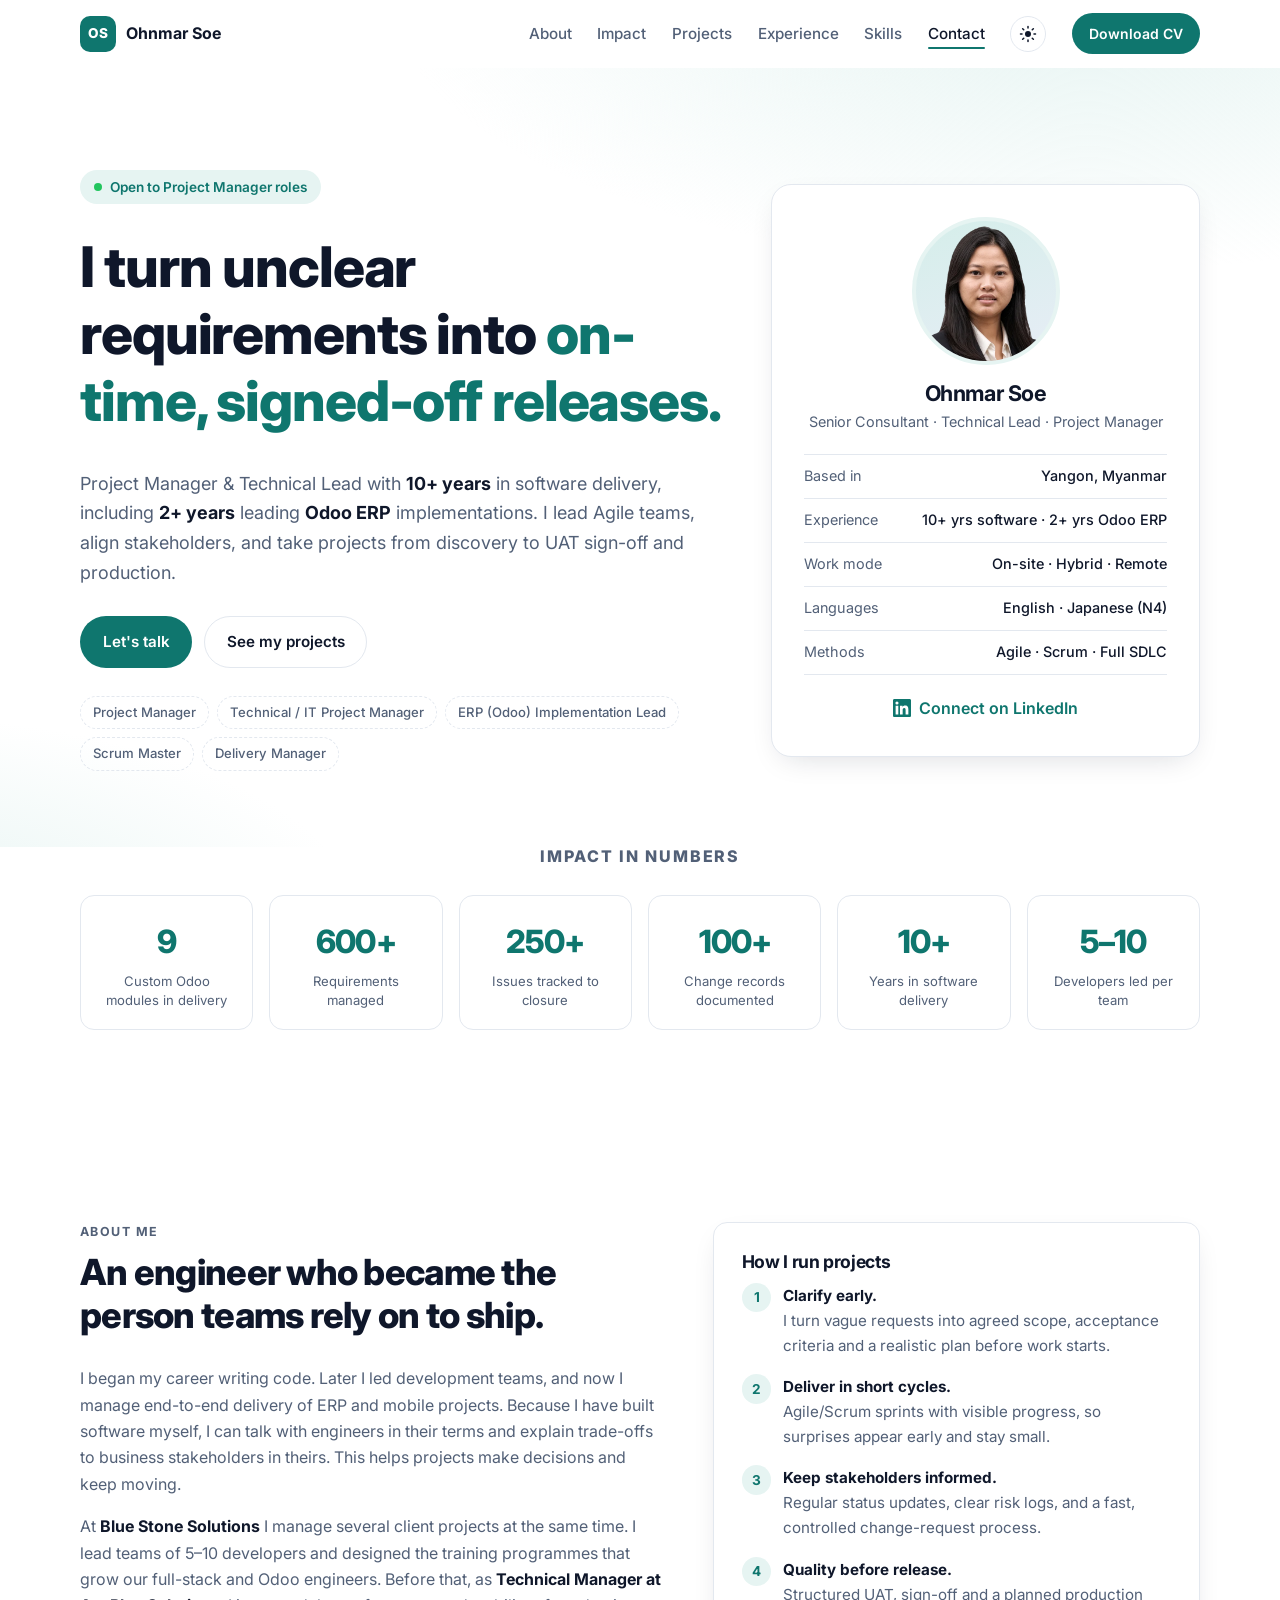
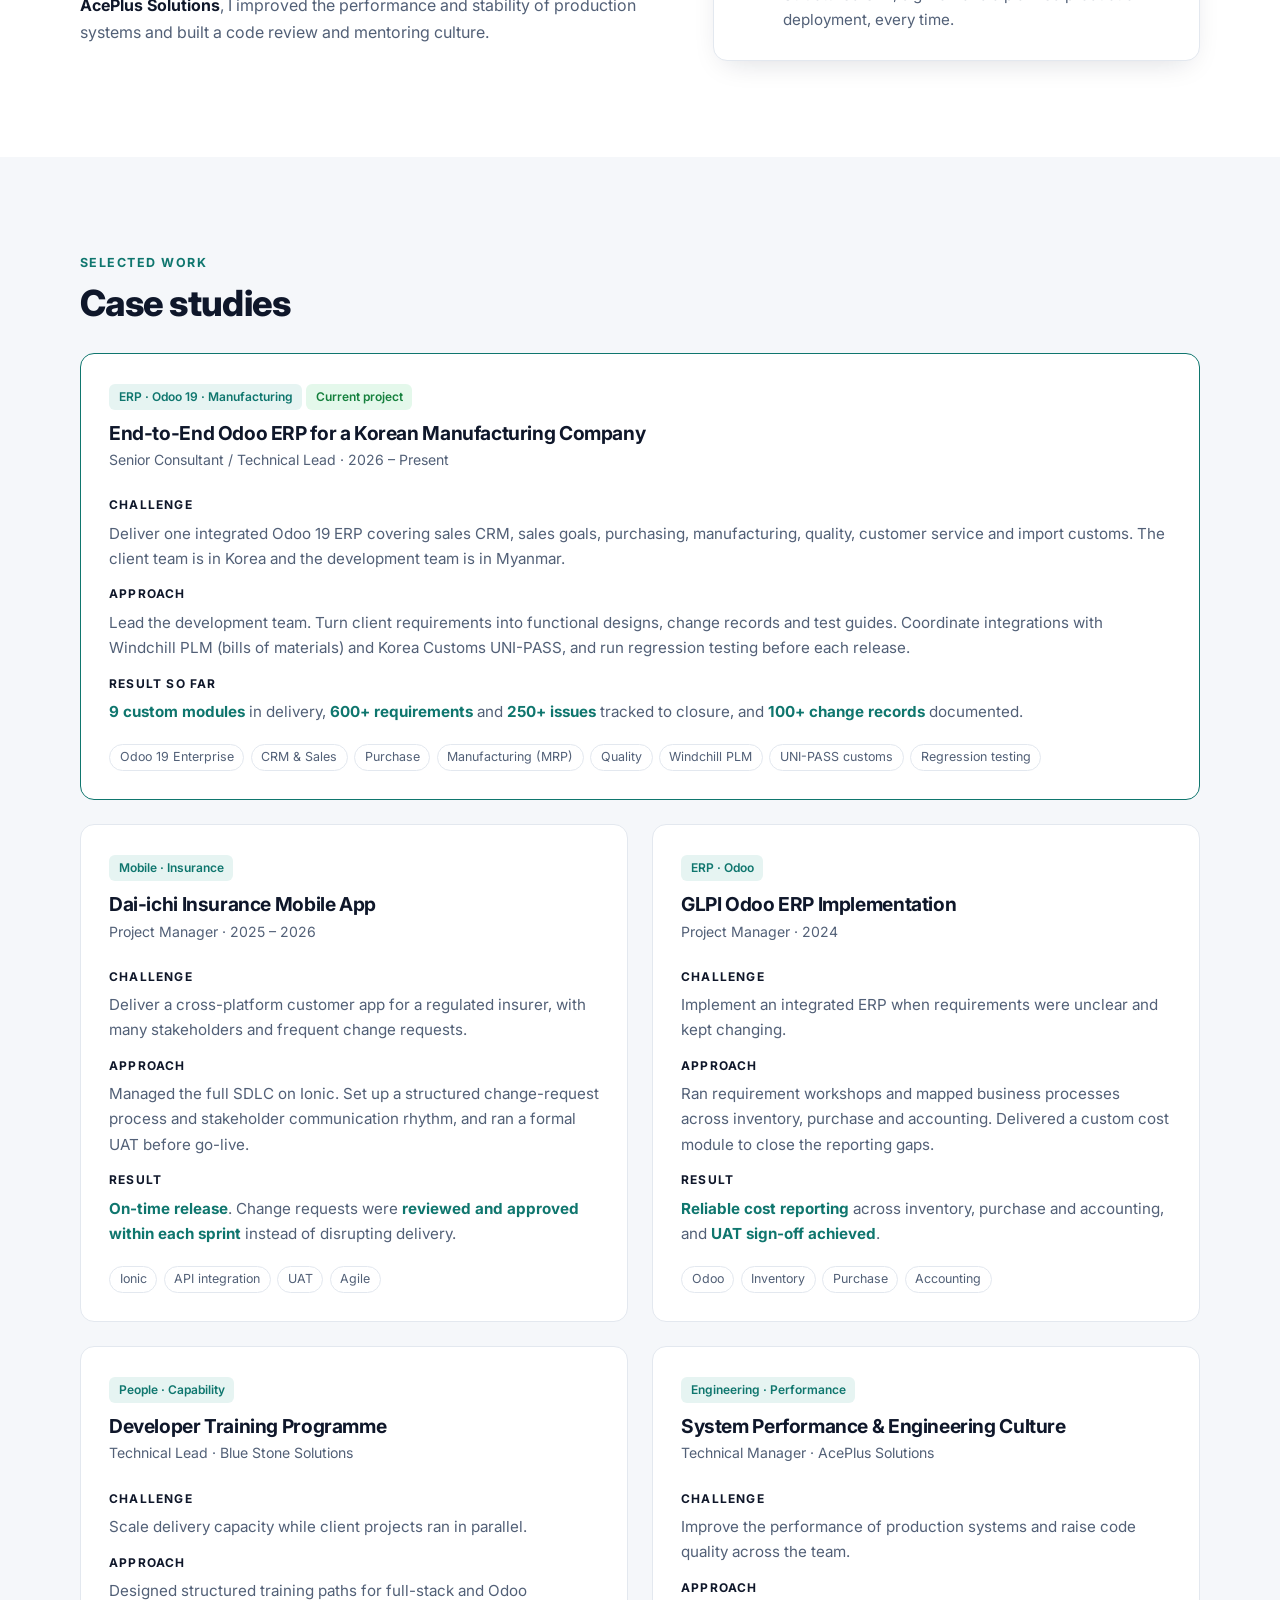
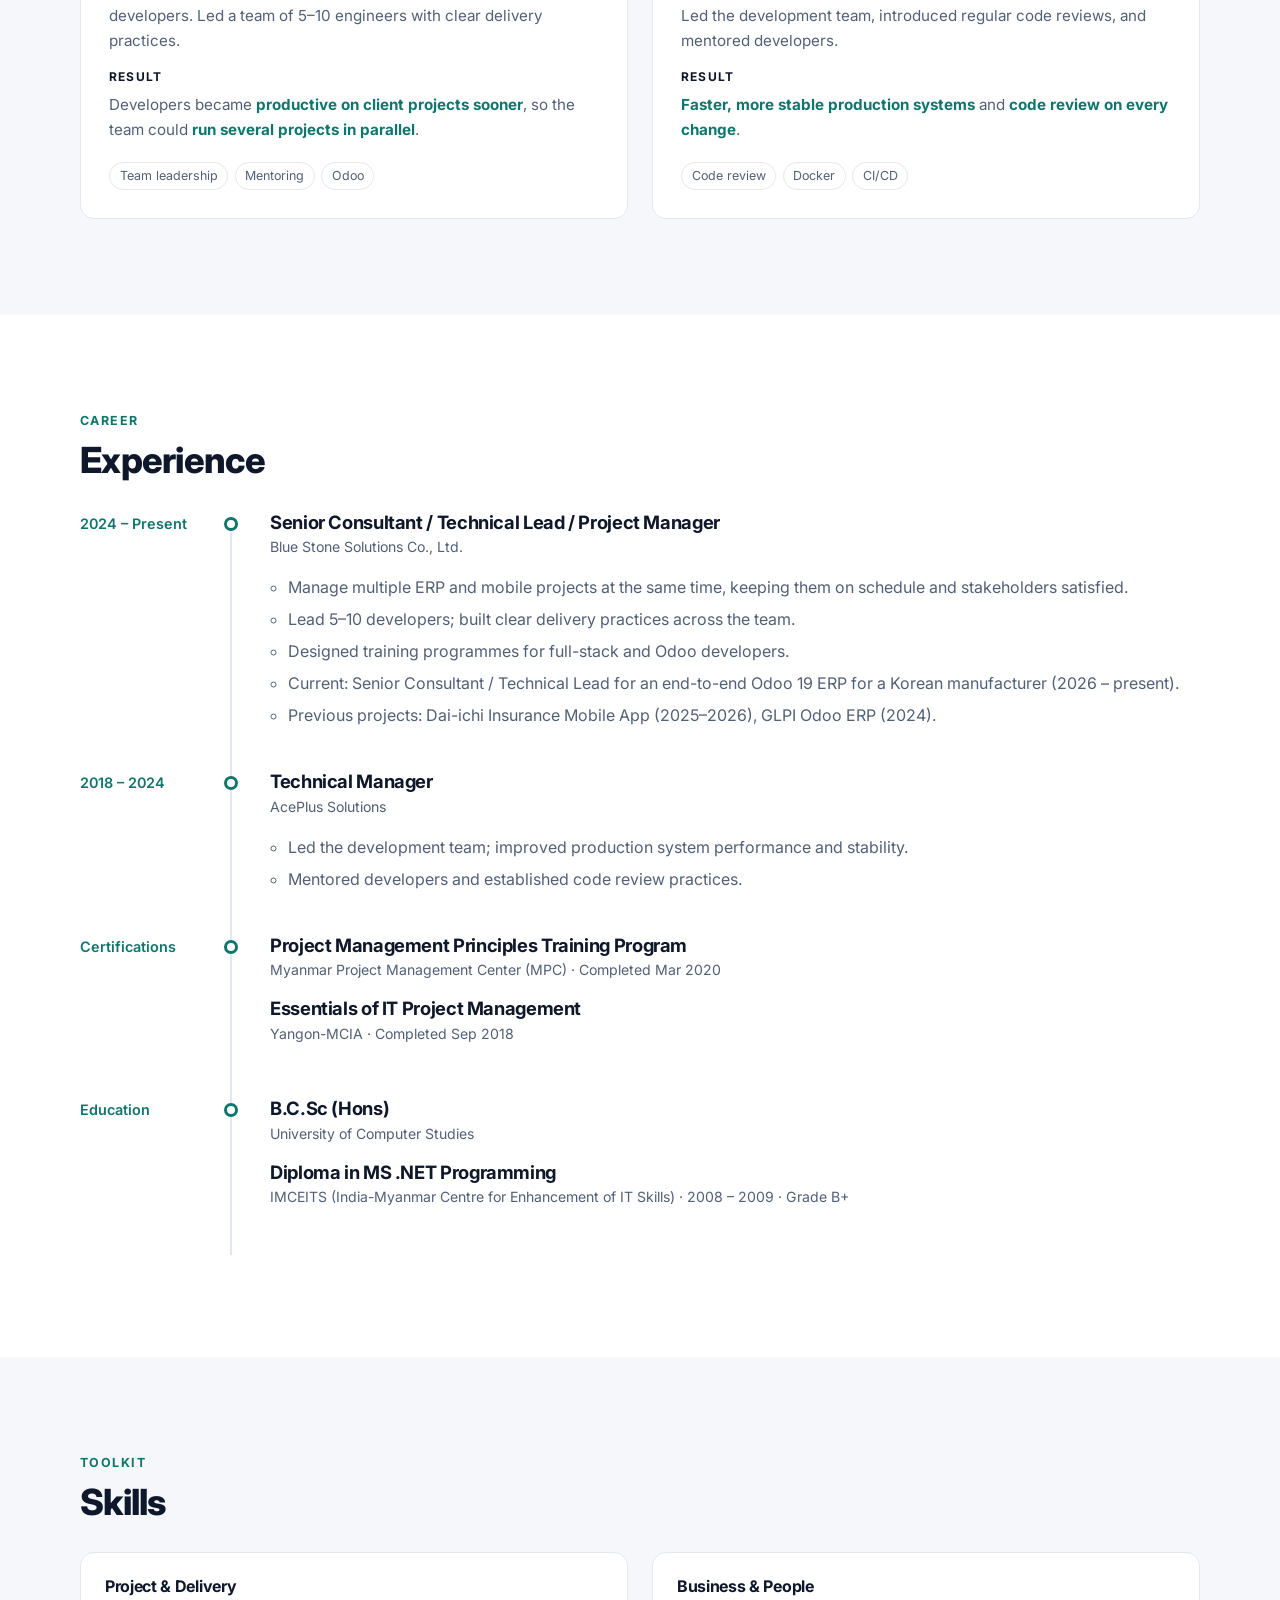
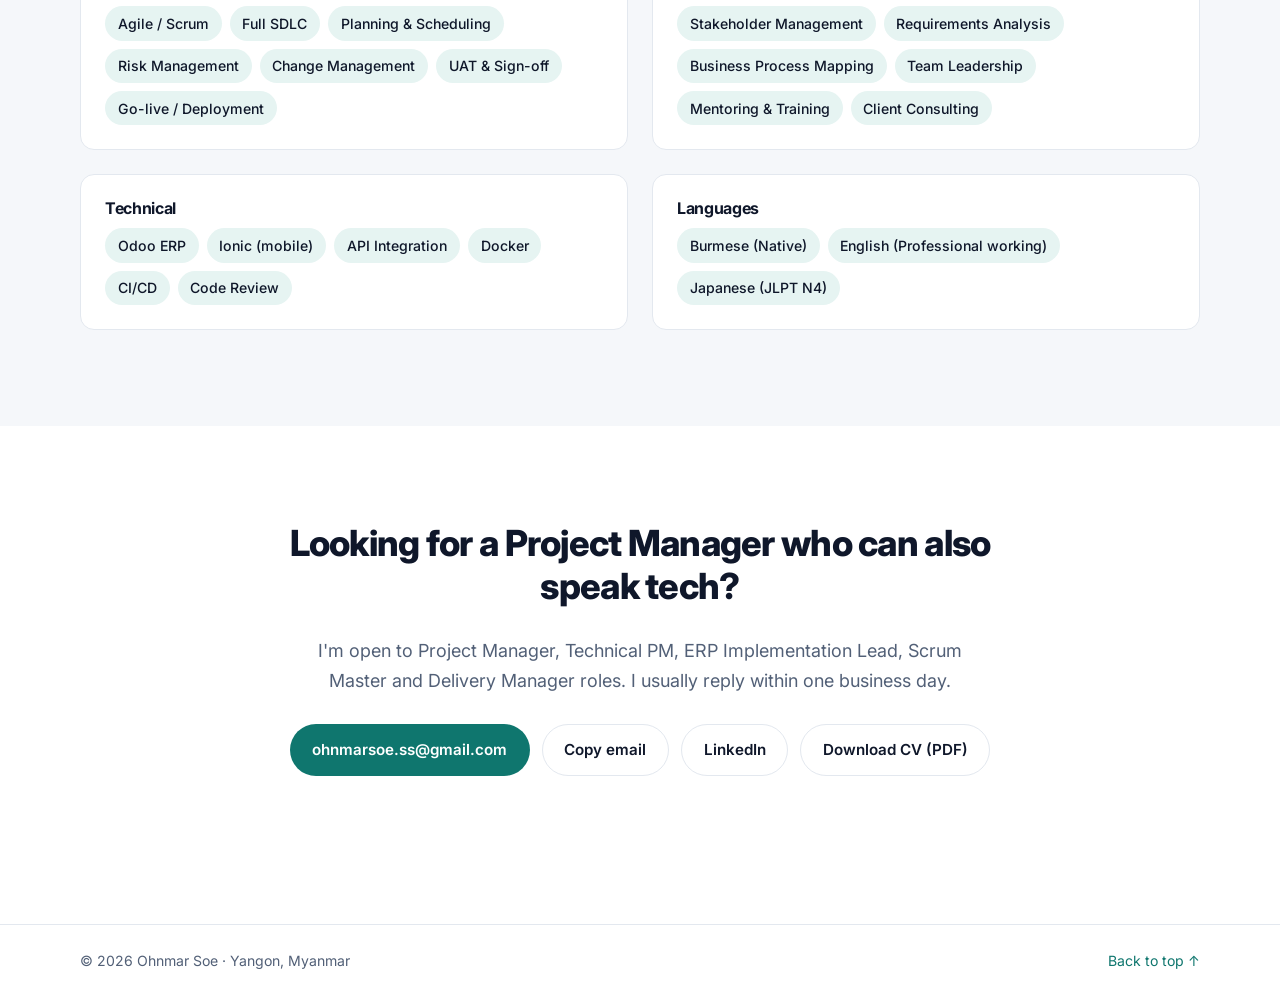
==== commit 37600336: "Replace percentage claims with verifiable results on site and CV Co-authored-by: Cursor <cursoragent" ====
--- a/index.html
+++ b/index.html
@@ -10,7 +10,9 @@
 
   <meta property="og:type" content="profile" />
   <meta property="og:title" content="Ohnmar Soe — Project Manager | ERP & Software Delivery" />
-  <meta property="og:image" content="assets/img/profile.png" />
+  <link rel="canonical" href="https://ohnmarsoe-git.github.io/personal-portfolio/" />
+  <meta property="og:url" content="https://ohnmarsoe-git.github.io/personal-portfolio/" />
+  <meta property="og:image" content="https://ohnmarsoe-git.github.io/personal-portfolio/assets/img/profile.png" />
   <meta property="og:description" content="I turn unclear requirements into on-time, signed-off releases. 10+ years in software delivery and 2+ years in Odoo ERP implementation." />
 
   <link rel="icon" href="data:image/svg+xml,<svg xmlns='http://www.w3.org/2000/svg' viewBox='0 0 100 100'><rect width='100' height='100' rx='20' fill='%230f766e'/><text x='50' y='64' font-size='44' text-anchor='middle' fill='white' font-family='Arial' font-weight='700'>OS</text></svg>" />
@@ -33,7 +35,9 @@
     "address": { "@type": "PostalAddress", "addressLocality": "Yangon", "addressCountry": "MM" },
     "alumniOf": ["University of Computer Studies", "India-Myanmar Centre for Enhancement of IT Skills (IMCEITS)"],
     "knowsAbout": ["Project Management", "Agile", "Scrum", "Odoo ERP", "Stakeholder Management", "UAT", "Change Management"],
-    "sameAs": ["https://www.linkedin.com/in/ohnmar-soe-79834357"]
+    "url": "https://ohnmarsoe-git.github.io/personal-portfolio/",
+    "image": "https://ohnmarsoe-git.github.io/personal-portfolio/assets/img/profile.png",
+    "sameAs": ["https://www.linkedin.com/in/ohnmar-soe-79834357", "https://github.com/ohnmarsoe-git"]
   }
   </script>
 </head>
@@ -116,10 +120,10 @@
       <div class="container">
         <h2 class="section-title reveal" id="impact-title">Impact in numbers</h2>
         <div class="stats">
-          <div class="stat reveal"><span class="stat-num" data-count="100" data-suffix="%">100%</span><span class="stat-label">On-time release — insurance mobile app</span></div>
-          <div class="stat reveal"><span class="stat-num" data-count="30" data-suffix="%">30%</span><span class="stat-label">Faster change-request turnaround</span></div>
-          <div class="stat reveal"><span class="stat-num" data-count="25" data-suffix="%">25%</span><span class="stat-label">More accurate ERP cost reporting</span></div>
-          <div class="stat reveal"><span class="stat-num" data-count="20" data-suffix="%">20%</span><span class="stat-label">Team delivery efficiency gain</span></div>
+          <div class="stat reveal"><span class="stat-num" data-count="9">9</span><span class="stat-label">Custom Odoo modules in delivery</span></div>
+          <div class="stat reveal"><span class="stat-num" data-count="600" data-suffix="+">600+</span><span class="stat-label">Requirements managed</span></div>
+          <div class="stat reveal"><span class="stat-num" data-count="250" data-suffix="+">250+</span><span class="stat-label">Issues tracked to closure</span></div>
+          <div class="stat reveal"><span class="stat-num" data-count="100" data-suffix="+">100+</span><span class="stat-label">Change records documented</span></div>
           <div class="stat reveal"><span class="stat-num" data-count="10" data-suffix="+">10+</span><span class="stat-label">Years in software delivery</span></div>
           <div class="stat reveal"><span class="stat-num" data-count="10" data-prefix="5–">5–10</span><span class="stat-label">Developers led per team</span></div>
         </div>
@@ -141,8 +145,8 @@
           <p>
             At <strong>Blue Stone Solutions</strong> I manage several client projects at the same time. I lead
             teams of 5–10 developers and designed the training programmes that grow our full-stack and Odoo engineers.
-            Before that, as <strong>Technical Manager at AcePlus Solutions</strong>, I improved system performance by 30%
-            and built a code review and mentoring culture.
+            Before that, as <strong>Technical Manager at AcePlus Solutions</strong>, I improved the performance and stability
+            of production systems and built a code review and mentoring culture.
           </p>
         </div>
         <div class="principles reveal">
@@ -192,7 +196,7 @@
               <dt>Approach</dt>
               <dd>Managed the full SDLC on Ionic. Set up a structured change-request process and stakeholder communication rhythm, and ran a formal UAT before go-live.</dd>
               <dt>Result</dt>
-              <dd><strong>100% on-time release</strong> and <strong>30% faster</strong> change-request turnaround.</dd>
+              <dd><strong>On-time release</strong>. Change requests were <strong>reviewed and approved within each sprint</strong> instead of disrupting delivery.</dd>
             </dl>
             <ul class="tech"><li>Ionic</li><li>API integration</li><li>UAT</li><li>Agile</li></ul>
           </article>
@@ -209,7 +213,7 @@
               <dt>Approach</dt>
               <dd>Ran requirement workshops and mapped business processes across inventory, purchase and accounting. Delivered a custom cost module to close the reporting gaps.</dd>
               <dt>Result</dt>
-              <dd><strong>25% better</strong> reporting accuracy and <strong>UAT sign-off achieved</strong>.</dd>
+              <dd><strong>Reliable cost reporting</strong> across inventory, purchase and accounting, and <strong>UAT sign-off achieved</strong>.</dd>
             </dl>
             <ul class="tech"><li>Odoo</li><li>Inventory</li><li>Purchase</li><li>Accounting</li></ul>
           </article>
@@ -226,7 +230,7 @@
               <dt>Approach</dt>
               <dd>Designed structured training paths for full-stack and Odoo developers. Led a team of 5–10 engineers with clear delivery practices.</dd>
               <dt>Result</dt>
-              <dd><strong>20% improvement</strong> in team delivery efficiency.</dd>
+              <dd>Developers became <strong>productive on client projects sooner</strong>, so the team could <strong>run several projects in parallel</strong>.</dd>
             </dl>
             <ul class="tech"><li>Team leadership</li><li>Mentoring</li><li>Odoo</li></ul>
           </article>
@@ -243,7 +247,7 @@
               <dt>Approach</dt>
               <dd>Led the development team, introduced regular code reviews, and mentored developers.</dd>
               <dt>Result</dt>
-              <dd><strong>30% improvement</strong> in system performance and a stronger review culture.</dd>
+              <dd><strong>Faster, more stable production systems</strong> and <strong>code review on every change</strong>.</dd>
             </dl>
             <ul class="tech"><li>Code review</li><li>Docker</li><li>CI/CD</li></ul>
           </article>
@@ -264,7 +268,7 @@
               <p class="meta">Blue Stone Solutions Co., Ltd.</p>
               <ul>
                 <li>Manage multiple ERP and mobile projects at the same time, keeping them on schedule and stakeholders satisfied.</li>
-                <li>Lead 5–10 developers; improved delivery efficiency by 20%.</li>
+                <li>Lead 5–10 developers; built clear delivery practices across the team.</li>
                 <li>Designed training programmes for full-stack and Odoo developers.</li>
                 <li>Current: Senior Consultant / Technical Lead for an end-to-end Odoo 19 ERP for a Korean manufacturer (2026 – present).</li>
                 <li>Previous projects: Dai-ichi Insurance Mobile App (2025–2026), GLPI Odoo ERP (2024).</li>
@@ -277,7 +281,7 @@
               <h3>Technical Manager</h3>
               <p class="meta">AcePlus Solutions</p>
               <ul>
-                <li>Led the development team; improved system performance by 30%.</li>
+                <li>Led the development team; improved production system performance and stability.</li>
                 <li>Mentored developers and established code review practices.</li>
               </ul>
             </div>
